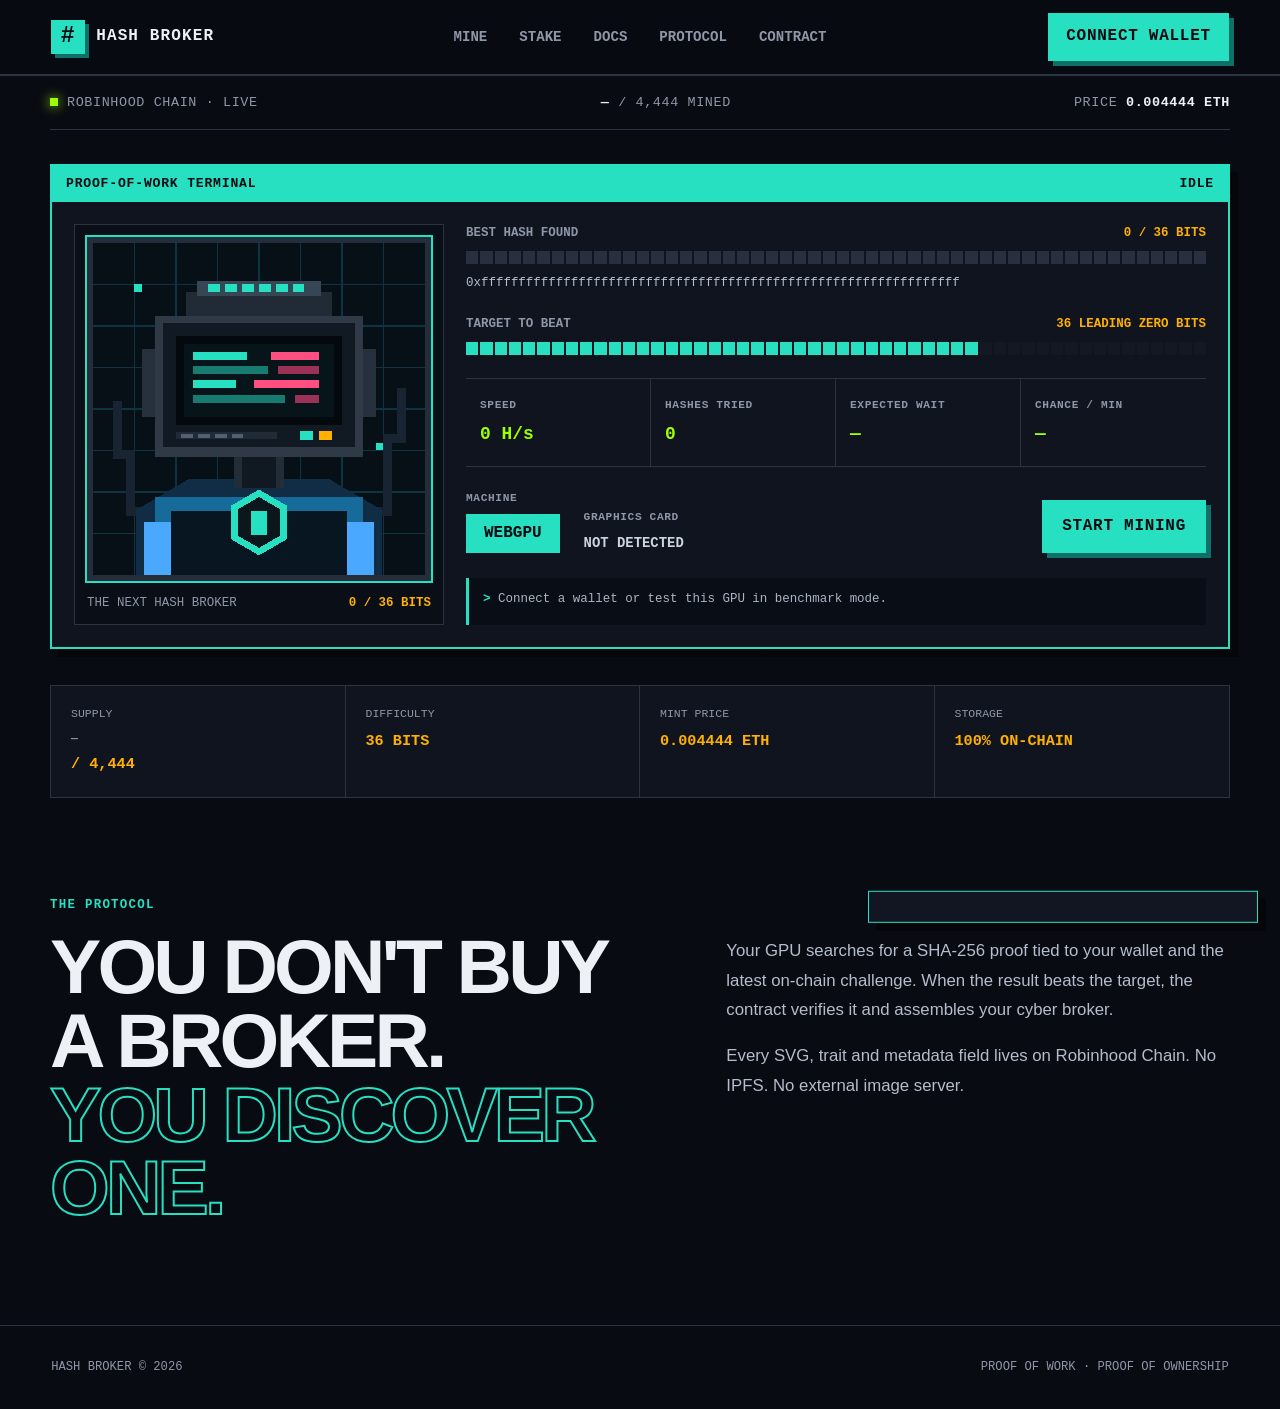
==== index.html @ 2a158d08 "Update index.html" ====
<!doctype html>
<html lang="en">
  <head>
    <meta charset="UTF-8" />
    <meta name="viewport" content="width=device-width, initial-scale=1.0" />
    <meta name="theme-color" content="#090b12" />
    <meta name="description" content="Mine Hash Broker — 4,444 fully on-chain proof-of-work cyber brokers on Robinhood Chain." />
    <title>Hash Broker — Mine On-Chain</title>
    <link rel="icon" type="image/svg+xml" href="data:image/svg+xml,%3Csvg xmlns='http://www.w3.org/2000/svg' viewBox='0 0 32 32' shape-rendering='crispEdges'%3E%3Crect width='32' height='32' fill='%2305080d'/%3E%3Cpath d='M5 7h22v5H5zm3 5h16v13H8z' fill='%2327e0c1'/%3E%3Cpath d='M11 15h3v3h-3zm7 0h3v3h-3zm-5 6h6v2h-6z' fill='%2303090d'/%3E%3C/svg%3E" />
    <link rel="stylesheet" href="./style.css" />
  </head>
  <body>
    <div class="noise" aria-hidden="true"></div>
    <header class="topbar">
      <a class="brand" href="/#miner" aria-label="Hash Broker home">
        <span class="brand-mark" aria-hidden="true">#</span>
        <span>HASH BROKER</span>
      </a>
      <nav aria-label="Primary navigation">
        <a class="active" href="/#miner" aria-current="page">MINE</a>
        <a href="/stake">STAKE</a>
        <a href="/docs">DOCS</a>
        <a href="/#protocol">PROTOCOL</a>
        <a id="explorerLink" href="#" target="_blank" rel="noreferrer">CONTRACT</a>
      </nav>
      <button class="wallet-button" id="connectButton" type="button">CONNECT WALLET</button>
    </header>

    <main>
      <section class="ticker" aria-label="Collection status">
        <div><span class="status-dot"></span><span id="networkStatus">ROBINHOOD CHAIN</span></div>
        <div><strong id="mintedTop">0</strong> / 4,444 MINED</div>
        <div>PRICE <strong>0.004444 ETH</strong></div>
      </section>

      <section class="miner-shell" id="miner">
        <div class="section-label"><span>PROOF-OF-WORK TERMINAL</span><span id="runState">IDLE</span></div>

        <div class="miner-grid">
          <article class="portrait-panel" aria-label="Current Hash Broker preview">
            <div class="portrait-frame" id="portrait" aria-hidden="true">
              <svg viewBox="0 0 512 512" shape-rendering="crispEdges" role="img" aria-label="Cyber-terminal Hash Broker">
                <rect width="512" height="512" fill="#071017"/>
                <path d="M0 64H512M0 128H512M0 192H512M0 256H512M0 320H512M0 384H512M0 448H512M64 0V512M128 0V512M192 0V512M256 0V512M320 0V512M384 0V512M448 0V512" stroke="#0d3440" stroke-width="3"/>
                <rect x="64" y="64" width="12" height="12" fill="#27e0c1"/>
                <rect x="436" y="308" width="12" height="12" fill="#27e0c1"/>
                <path d="M92 414H58V326H38V244M420 414H454V302H476V224" fill="none" stroke="#182431" stroke-width="14"/>
                <path d="M66 512V412L148 364H364L446 412V512Z" fill="#102d45"/>
                <rect x="96" y="392" width="320" height="120" fill="#176b9b"/>
                <rect x="120" y="414" width="272" height="98" fill="#081622"/>
                <rect x="78" y="430" width="42" height="82" fill="#4aa8ff"/>
                <rect x="392" y="430" width="42" height="82" fill="#4aa8ff"/>
                <rect x="218" y="322" width="76" height="56" fill="#222d38"/>
                <rect x="230" y="330" width="52" height="48" fill="#101821"/>
                <rect x="96" y="112" width="320" height="218" fill="#303a46"/>
                <rect x="108" y="124" width="296" height="190" fill="#111923"/>
                <rect x="76" y="164" width="20" height="104" fill="#26313d"/>
                <rect x="416" y="164" width="20" height="104" fill="#26313d"/>
                <rect x="128" y="144" width="256" height="136" fill="#03090d"/>
                <rect x="140" y="156" width="232" height="112" fill="#07151a"/>
                <rect x="154" y="168" width="84" height="12" fill="#27e0c1"/>
                <rect x="274" y="168" width="74" height="12" fill="#ff4f81"/>
                <rect x="154" y="190" width="116" height="12" fill="#187b72"/>
                <rect x="286" y="190" width="62" height="12" fill="#9b3157"/>
                <rect x="154" y="212" width="66" height="12" fill="#27e0c1"/>
                <rect x="248" y="212" width="100" height="12" fill="#ff4f81"/>
                <rect x="154" y="234" width="142" height="12" fill="#187b72"/>
                <rect x="312" y="234" width="36" height="12" fill="#9b3157"/>
                <rect x="128" y="292" width="156" height="10" fill="#202b36"/>
                <path d="M136 297H232" stroke="#526171" stroke-width="6" stroke-dasharray="18 8"/>
                <rect x="320" y="290" width="20" height="14" fill="#27e0c1"/>
                <rect x="348" y="290" width="20" height="14" fill="#ffb000"/>
                <rect x="144" y="76" width="224" height="36" fill="#202b36"/>
                <rect x="160" y="58" width="192" height="24" fill="#364654"/>
                <path d="M178 70H326" stroke="#27e0c1" stroke-width="12" stroke-dasharray="18 8"/>
                <path d="M218 408L256 386L294 408V454L256 476L218 454Z" fill="#0c161d" stroke="#27e0c1" stroke-width="10"/>
                <rect x="244" y="414" width="24" height="36" fill="#27e0c1"/>
              </svg>
            </div>
            <div class="portrait-caption">
              <span>THE NEXT HASH BROKER</span>
              <strong id="candidateBits">0 / 36 BITS</strong>
            </div>
          </article>

          <section class="console-panel" aria-label="Mining controls">
            <div class="hash-block">
              <div class="label-row"><span>BEST HASH FOUND</span><span id="bestBits">0 / 36 BITS</span></div>
              <div class="bit-meter" id="bitMeter" aria-label="Leading zero bits"></div>
              <code id="bestHash">0xffffffffffffffffffffffffffffffffffffffffffffffffffffffffffffffff</code>
            </div>

            <div class="target-block">
              <div class="label-row"><span>TARGET TO BEAT</span><span id="targetBits">36 LEADING ZERO BITS</span></div>
              <div class="target-meter" id="targetMeter"></div>
            </div>

            <div class="metrics">
              <div><span>SPEED</span><strong id="hashrate">0 H/s</strong></div>
              <div><span>HASHES TRIED</span><strong id="hashesTried">0</strong></div>
              <div><span>EXPECTED WAIT</span><strong id="expectedWait">—</strong></div>
              <div><span>CHANCE / MIN</span><strong id="chanceMinute">—</strong></div>
            </div>

            <div class="machine-row">
              <div>
                <span class="micro-label">MACHINE</span>
                <strong class="gpu-pill">WEBGPU</strong>
              </div>
              <div class="gpu-name">
                <span class="micro-label">GRAPHICS CARD</span>
                <strong id="gpuName">NOT DETECTED</strong>
              </div>
              <button class="mine-button" id="mineButton" type="button">START MINING</button>
            </div>

            <div class="terminal-log" id="terminalLog" aria-live="polite">
              <span>&gt;</span> Connect a wallet or test this GPU in benchmark mode.
            </div>
          </section>
        </div>
      </section>

      <section class="stats-strip" aria-label="Mining statistics">
        <div><span>SUPPLY</span><strong><span id="mintedCount">0</span> / 4,444</strong></div>
        <div><span>DIFFICULTY</span><strong id="difficultyStat">36 BITS</strong></div>
        <div><span>MINT PRICE</span><strong>0.004444 ETH</strong></div>
        <div><span>STORAGE</span><strong>100% ON-CHAIN</strong></div>
      </section>

      <section class="protocol" id="protocol">
        <div>
          <p class="eyebrow">THE PROTOCOL</p>
          <h1>YOU DON'T BUY A BROKER.<br /><span>YOU DISCOVER ONE.</span></h1>
        </div>
        <div class="protocol-copy">
          <p>Your GPU searches for a SHA-256 proof tied to your wallet and the latest on-chain challenge. When the result beats the target, the contract verifies it and assembles your cyber broker.</p>
          <p>Every SVG, trait and metadata field lives on Robinhood Chain. No IPFS. No external image server.</p>
        </div>
      </section>
    </main>

    <footer>
      <span>HASH BROKER © 2026</span>
      <span>PROOF OF WORK · PROOF OF OWNERSHIP</span>
    </footer>

    <div class="toast" id="toast" role="status" aria-live="polite"></div>
    <script src="./config.js"></script>
    <script type="module" src="./wallet-appkit.js"></script>
    <script type="module" src="./app.js?v=20260912-1"></script>
  </body>
</html>
---- style.css ----
:root {
  color-scheme: dark;
  --bg: #090b12;
  --panel: #10141e;
  --panel-2: #151b28;
  --ink: #edf0f5;
  --muted: #8e97a8;
  --line: #2b3342;
  --purple: #27e0c1;
  --purple-dark: #0e7067;
  --gold: #ffb000;
  --green: #9dff00;
  --red: #ef4444;
  --shadow: 8px 8px 0 #05060a;
}

* { box-sizing: border-box; }

html { scroll-behavior: smooth; }

body {
  margin: 0;
  min-width: 320px;
  background: var(--bg);
  color: var(--ink);
  font-family: "Courier New", ui-monospace, monospace;
  font-size: 16px;
  line-height: 1.45;
}

button, a { font: inherit; }
button { color: inherit; }

.noise {
  position: fixed;
  inset: 0;
  pointer-events: none;
  opacity: .16;
  z-index: 20;
  background-image: repeating-linear-gradient(0deg, transparent 0 3px, rgba(255,255,255,.025) 3px 4px);
}

.topbar {
  min-height: 76px;
  padding: 0 clamp(20px, 4vw, 68px);
  border-bottom: 2px solid var(--line);
  display: grid;
  grid-template-columns: 1fr auto 1fr;
  align-items: center;
  gap: 24px;
  position: sticky;
  top: 0;
  z-index: 10;
  background: rgba(9, 11, 18, .94);
  backdrop-filter: blur(12px);
}

.brand {
  color: var(--ink);
  text-decoration: none;
  display: inline-flex;
  align-items: center;
  gap: 11px;
  font-weight: 900;
  letter-spacing: .07em;
}

.brand-mark {
  width: 34px;
  height: 34px;
  display: grid;
  place-items: center;
  color: #090b12;
  background: var(--purple);
  box-shadow: 4px 4px 0 var(--purple-dark);
  font-size: 23px;
}

nav { display: flex; gap: 32px; }
nav a { color: var(--muted); text-decoration: none; font-size: .88rem; font-weight: 700; }
nav a:hover, nav a:focus-visible { color: var(--purple); }

.wallet-button, .mine-button {
  border: 0;
  cursor: pointer;
  font-weight: 900;
  letter-spacing: .045em;
  background: var(--purple);
  color: #090b12;
  box-shadow: 5px 5px 0 var(--purple-dark);
  transition: transform .12s ease, box-shadow .12s ease;
}
.wallet-button { justify-self: end; padding: 12px 18px; }
.wallet-button:hover, .mine-button:hover { transform: translate(2px, 2px); box-shadow: 3px 3px 0 var(--purple-dark); }
.wallet-button:disabled, .mine-button:disabled { cursor: not-allowed; filter: grayscale(.8); opacity: .55; }

main { width: min(1180px, calc(100% - 36px)); margin: 0 auto; }

.ticker {
  min-height: 54px;
  display: flex;
  align-items: center;
  justify-content: space-between;
  gap: 24px;
  color: var(--muted);
  border-bottom: 1px solid var(--line);
  font-size: .84rem;
  letter-spacing: .045em;
}
.ticker strong { color: var(--ink); }
.activation-note { margin: 18px 0 0; padding: 12px 14px; border: 1px solid rgba(39,224,193,.22); background: rgba(39,224,193,.06); color: var(--muted); font-size: .78rem; letter-spacing: .04em; }
.status-dot { display: inline-block; width: 8px; height: 8px; margin-right: 9px; background: var(--green); box-shadow: 0 0 12px var(--green); }

.miner-shell {
  margin: 34px 0 24px;
  border: 2px solid var(--purple);
  box-shadow: var(--shadow);
  background: var(--panel);
}

.section-label {
  min-height: 36px;
  padding: 0 14px;
  display: flex;
  align-items: center;
  justify-content: space-between;
  background: var(--purple);
  color: #090b12;
  font-size: .82rem;
  font-weight: 900;
  letter-spacing: .06em;
}

.miner-grid {
  display: grid;
  grid-template-columns: minmax(280px, .8fr) minmax(420px, 1.6fr);
  gap: 22px;
  padding: 22px;
}

.portrait-panel { border: 1px solid var(--line); background: #0a0e16; padding: 12px; }
.portrait-frame { border: 6px solid #252d3a; outline: 2px solid var(--purple); aspect-ratio: 1; overflow: hidden; background: #090b12; }
.portrait-frame svg { display: block; width: 100%; height: 100%; }
.portrait-frame.searching svg { animation: signal 1.1s steps(2, end) infinite; }
@keyframes signal { 50% { filter: hue-rotate(28deg) brightness(1.08); transform: translateX(1px); } }

.portrait-caption { display: flex; justify-content: space-between; gap: 12px; padding-top: 13px; font-size: .78rem; color: var(--muted); }
.portrait-caption strong { color: var(--gold); }

.console-panel { min-width: 0; display: flex; flex-direction: column; gap: 23px; }
.label-row { display: flex; justify-content: space-between; gap: 16px; margin-bottom: 9px; color: var(--muted); font-size: .78rem; font-weight: 700; }
.label-row span:last-child { color: var(--gold); }

.bit-meter, .target-meter { display: grid; grid-template-columns: repeat(52, 1fr); gap: 2px; min-height: 13px; }
.bit-meter i, .target-meter i { display: block; background: #283040; min-width: 2px; }
.bit-meter i.on { background: var(--gold); box-shadow: 0 0 6px rgba(214,181,69,.35); }
.target-meter i.on { background: var(--purple); }

code {
  display: block;
  margin-top: 10px;
  color: #b6c0d1;
  white-space: nowrap;
  overflow: hidden;
  text-overflow: ellipsis;
  font-size: .78rem;
}

.metrics {
  display: grid;
  grid-template-columns: repeat(4, 1fr);
  border-block: 1px solid var(--line);
}
.metrics div { padding: 18px 14px; border-right: 1px solid var(--line); }
.metrics div:last-child { border-right: 0; }
.metrics span, .micro-label { display: block; margin-bottom: 8px; color: var(--muted); font-size: .7rem; font-weight: 700; letter-spacing: .055em; }
.metrics strong { display: block; color: var(--green); font-size: clamp(.9rem, 1.6vw, 1.12rem); white-space: nowrap; }

.machine-row { display: grid; grid-template-columns: auto 1fr auto; gap: 24px; align-items: end; }
.gpu-pill { display: inline-block; padding: 8px 18px; background: var(--purple); color: #090b12; }
.gpu-name strong { display: block; max-width: 260px; overflow: hidden; white-space: nowrap; text-overflow: ellipsis; color: #cbd5e1; font-size: .87rem; }
.mine-button { min-width: 156px; padding: 15px 20px; }
.mine-button.stop { color: white; background: #9f2938; box-shadow: 5px 5px 0 #551720; }

.terminal-log { margin-top: auto; min-height: 47px; padding: 12px 14px; border-left: 3px solid var(--purple); background: #090d15; color: #aab4c4; font-size: .78rem; }
.terminal-log span { color: var(--purple); font-weight: 900; }

.stats-strip {
  display: grid;
  grid-template-columns: repeat(4, 1fr);
  margin: 36px 0 86px;
  border: 1px solid var(--line);
  background: var(--panel);
}
.stats-strip div { padding: 20px; border-right: 1px solid var(--line); }
.stats-strip div:last-child { border-right: 0; }
.stats-strip span { display: block; margin-bottom: 7px; color: var(--muted); font-size: .72rem; }
.stats-strip strong { color: var(--gold); font-size: .95rem; }

.protocol { display: grid; grid-template-columns: 1.2fr 1fr; gap: 72px; padding: 0 0 100px; align-items: start; }
.eyebrow { color: var(--purple); font-weight: 900; letter-spacing: .1em; font-size: .78rem; }
h1 { margin: 16px 0 0; font-family: Arial Black, Impact, sans-serif; font-size: clamp(2.4rem, 6vw, 5.3rem); line-height: .96; letter-spacing: -.05em; }
h1 span { color: transparent; -webkit-text-stroke: 2px var(--purple); }
.protocol-copy { padding-top: 36px; color: #b3bdcc; font-family: Arial, sans-serif; font-size: 1.05rem; line-height: 1.75; }

footer { min-height: 84px; padding: 0 clamp(20px, 4vw, 68px); display: flex; align-items: center; justify-content: space-between; gap: 24px; border-top: 1px solid var(--line); color: var(--muted); font-size: .76rem; }

.toast { position: fixed; right: 22px; bottom: 22px; z-index: 30; width: min(390px, calc(100% - 44px)); padding: 15px 17px; border: 1px solid var(--purple); background: #111622; box-shadow: var(--shadow); transform: translateY(140%); transition: transform .2s ease; font-size: .85rem; }
.toast.show { transform: translateY(0); }
.toast.error { border-color: var(--red); }

.docs-main { padding: 72px 0 110px; }
.docs-heading { max-width: 780px; padding-bottom: 64px; border-bottom: 1px solid var(--line); }
.docs-heading h1 { margin-top: 14px; }
.docs-intro { max-width: 650px; margin: 28px 0 0; color: #b3bdcc; font-family: Arial, sans-serif; font-size: 1.08rem; line-height: 1.7; }
.docs-layout { display: grid; grid-template-columns: 205px 1fr; gap: 70px; padding-top: 54px; }
.docs-index { position: sticky; top: 112px; align-self: start; display: grid; gap: 13px; font-size: .76rem; }
.docs-index span { color: var(--purple); font-weight: 900; margin-bottom: 7px; }
.docs-index a { color: var(--muted); text-decoration: none; }
.docs-index a:hover { color: var(--ink); }
.docs-content { max-width: 760px; }
.docs-section { padding: 0 0 72px; margin-bottom: 72px; border-bottom: 1px solid var(--line); scroll-margin-top: 110px; }
.docs-section:last-child { border-bottom: 0; }
.docs-number { margin: 0 0 8px; color: var(--gold); font-size: .78rem; font-weight: 900; }
.docs-section h2 { margin: 0 0 18px; font-family: Arial Black, Impact, sans-serif; font-size: clamp(2rem, 4vw, 3.4rem); letter-spacing: -.045em; }
.docs-section p:not(.docs-number) { margin: 0; color: #b3bdcc; font-family: Arial, sans-serif; font-size: 1.04rem; line-height: 1.75; }
.docs-facts { display: grid; grid-template-columns: repeat(4, 1fr); margin-top: 30px; border: 1px solid var(--line); background: var(--panel); }
.docs-facts div { padding: 16px; border-right: 1px solid var(--line); }
.docs-facts div:last-child { border-right: 0; }
.docs-facts span { display: block; color: var(--muted); font-size: .68rem; margin-bottom: 8px; }
.docs-facts strong { color: var(--gold); font-size: .86rem; }
.docs-steps { display: grid; gap: 0; padding: 0; margin: 28px 0 30px; list-style: none; counter-reset: docs-step; }
.docs-steps li { display: grid; grid-template-columns: 110px 1fr; gap: 20px; padding: 17px 0; border-top: 1px solid var(--line); counter-increment: docs-step; }
.docs-steps li::before { content: "0" counter(docs-step); color: var(--purple); font-weight: 900; grid-column: 1; grid-row: 1 / span 2; }
.docs-steps strong { grid-column: 2; color: var(--ink); }
.docs-steps span { grid-column: 2; color: var(--muted); font-family: Arial, sans-serif; }
.docs-callout { display: grid; gap: 7px; margin-top: 24px; padding: 18px 20px; border-left: 3px solid var(--purple); background: rgba(39,224,193,.07); }
.docs-callout strong { color: var(--purple); font-size: .85rem; }
.docs-callout span { color: #b3bdcc; font-family: Arial, sans-serif; }
.docs-callout a { color: var(--purple); }
.code-panel { display: grid; gap: 11px; margin-top: 27px; padding: 20px; border: 1px solid var(--line); background: #070b11; }
.code-panel span { color: var(--muted); font-size: .7rem; }
.code-panel code { margin: 0; color: var(--green); font-size: 1rem; }
.code-panel small { color: var(--muted); font-family: Arial, sans-serif; font-size: .88rem; }
.trait-line { display: flex; flex-wrap: wrap; gap: 9px; margin-top: 26px; }
.trait-line span { padding: 9px 12px; border: 1px solid var(--line); color: var(--gold); font-size: .72rem; }
.docs-section details { border-top: 1px solid var(--line); padding: 19px 0; }
.docs-section summary { cursor: pointer; color: var(--ink); font-weight: 900; }
.docs-section details p { padding-top: 13px; font-size: .96rem !important; }
.docs-contract { justify-self: end; text-decoration: none; padding: 12px 18px; font-size: .82rem; }

@media (max-width: 860px) {
  .topbar { grid-template-columns: 1fr auto; min-height: 68px; }
  nav { display: none; }
  .miner-grid { grid-template-columns: 1fr; }
  .portrait-panel { max-width: 430px; width: 100%; margin: 0 auto; }
  .metrics { grid-template-columns: repeat(2, 1fr); }
  .metrics div:nth-child(2) { border-right: 0; }
  .metrics div:nth-child(-n+2) { border-bottom: 1px solid var(--line); }
  .stats-strip { grid-template-columns: repeat(2, 1fr); }
  .stats-strip div:nth-child(2) { border-right: 0; }
  .stats-strip div:nth-child(-n+2) { border-bottom: 1px solid var(--line); }
  .protocol { grid-template-columns: 1fr; gap: 20px; }
  .protocol-copy { padding-top: 0; }
  .docs-layout { grid-template-columns: 1fr; gap: 34px; }
  .docs-index { position: static; grid-template-columns: repeat(3, 1fr); gap: 12px; }
  .docs-index span { grid-column: 1 / -1; }
}

@media (max-width: 560px) {
  body { font-size: 15px; }
  main { width: min(100% - 20px, 1180px); }
  .topbar { padding: 0 12px; gap: 10px; }
  .brand { font-size: .88rem; }
  .brand-mark { width: 30px; height: 30px; }
  .wallet-button { padding: 10px 11px; font-size: .72rem; }
  .ticker { overflow-x: auto; white-space: nowrap; font-size: .72rem; }
  .miner-shell { margin-top: 18px; box-shadow: 4px 4px 0 #05060a; }
  .miner-grid { padding: 12px; gap: 16px; }
  .metrics div { padding: 14px 10px; }
  .machine-row { grid-template-columns: 1fr 1fr; gap: 15px; }
  .gpu-name { text-align: right; }
  .mine-button { grid-column: 1 / -1; width: 100%; }
  .stats-strip { margin-bottom: 60px; }
  .stats-strip div { padding: 14px 10px; }
  footer { flex-direction: column; justify-content: center; text-align: center; }
  .docs-main { padding-top: 42px; }
  .docs-heading { padding-bottom: 42px; }
  .docs-facts { grid-template-columns: repeat(2, 1fr); }
  .docs-facts div:nth-child(2) { border-right: 0; }
  .docs-facts div:nth-child(-n+2) { border-bottom: 1px solid var(--line); }
  .docs-index { grid-template-columns: repeat(2, 1fr); }
  .docs-steps li { grid-template-columns: 60px 1fr; gap: 10px; }
}

@media (prefers-reduced-motion: reduce) {
  html { scroll-behavior: auto; }
  *, *::before, *::after { animation-duration: .01ms !important; transition-duration: .01ms !important; }
}
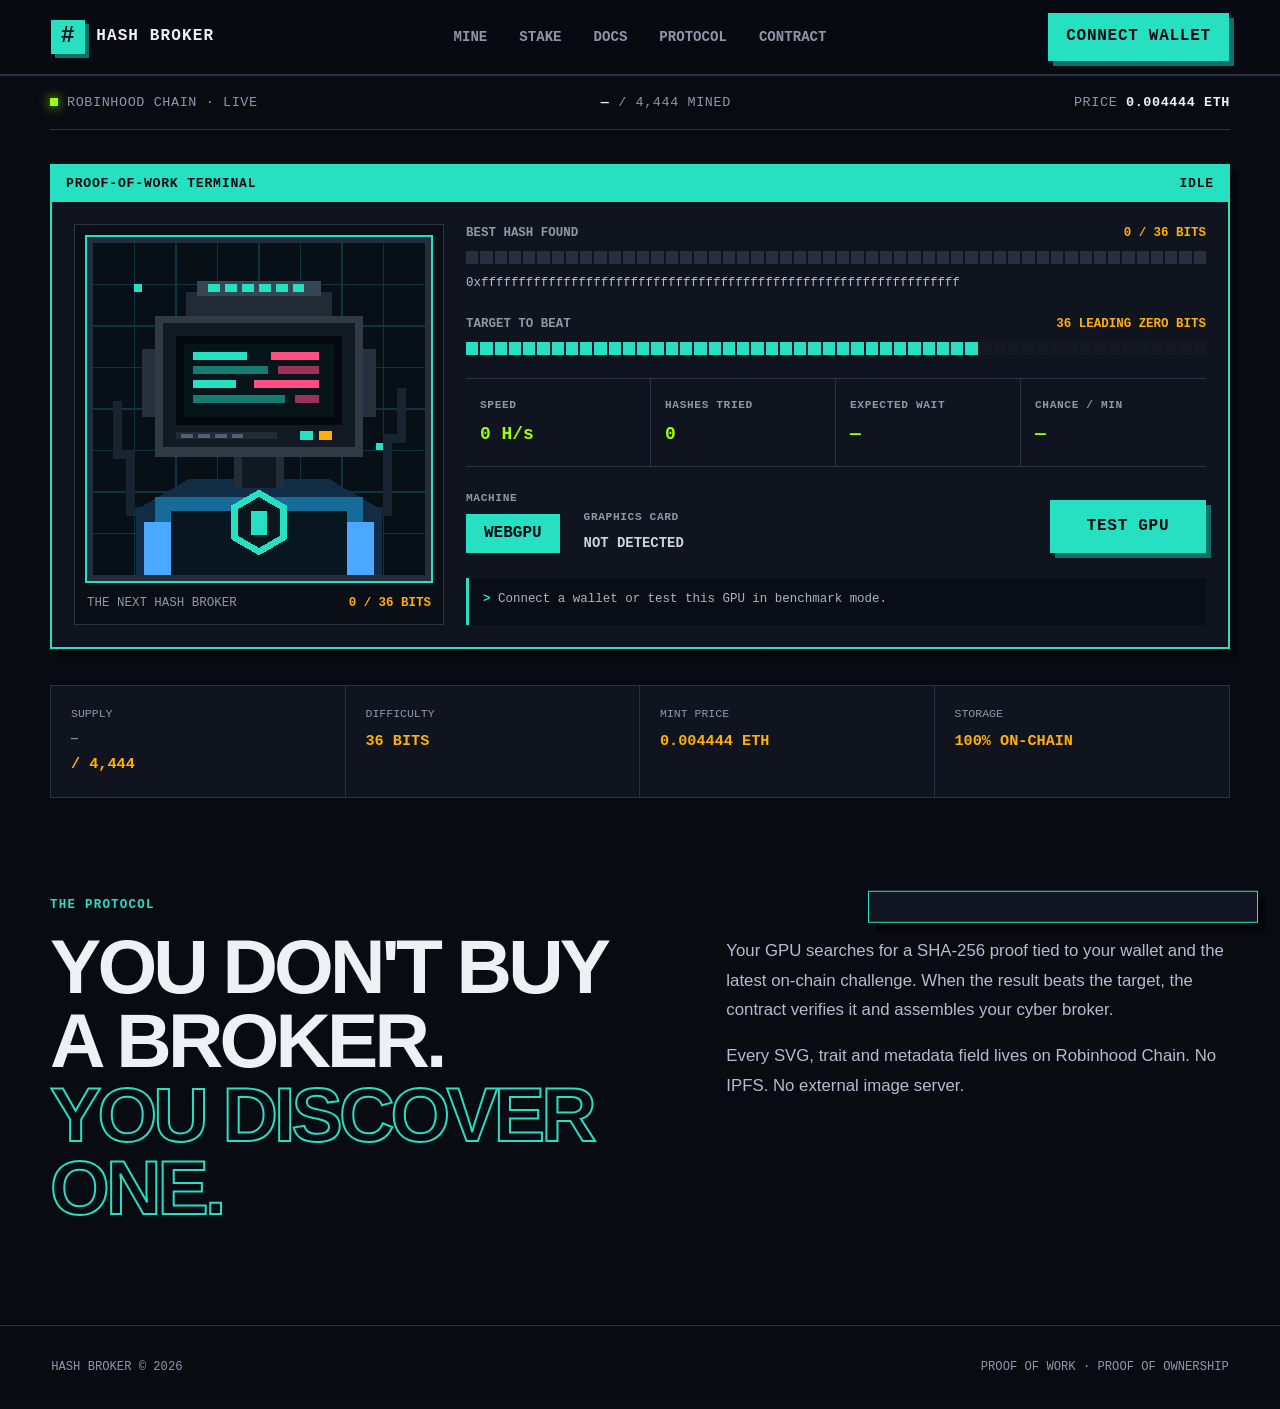
==== commit 0ced2ad1: "Add files via upload" ====
--- a/index.html
+++ b/index.html
@@ -111,7 +111,7 @@
                 <span class="micro-label">GRAPHICS CARD</span>
                 <strong id="gpuName">NOT DETECTED</strong>
               </div>
-              <button class="mine-button" id="mineButton" type="button">START MINING</button>
+              <button class="mine-button" id="mineButton" type="button">TEST GPU</button>
             </div>
 
             <div class="terminal-log" id="terminalLog" aria-live="polite">
--- a/style.css
+++ b/style.css
@@ -249,6 +249,223 @@
 .docs-section details p { padding-top: 13px; font-size: .96rem !important; }
 .docs-contract { justify-self: end; text-decoration: none; padding: 12px 18px; font-size: .82rem; }
 
+/* Staking terminal */
+.stake-page {
+  background:
+    radial-gradient(circle at 50% 0, rgba(39,224,193,.08), transparent 34rem),
+    var(--bg);
+}
+
+.stake-main { padding-bottom: 92px; }
+
+.stake-page .ticker { margin-bottom: 22px; }
+.status-dot.paused { background: var(--gold); box-shadow: 0 0 12px rgba(255,176,0,.7); }
+
+.reward-rail {
+  display: flex;
+  flex-wrap: wrap;
+  justify-content: center;
+  gap: 8px;
+  margin-bottom: 24px;
+}
+.reward-rail span {
+  padding: 8px 12px;
+  border: 1px solid var(--line);
+  background: #0c111a;
+  color: var(--muted);
+  font-size: .75rem;
+  font-weight: 900;
+}
+.reward-rail span:first-child,
+.reward-rail span:nth-child(3),
+.reward-rail span:nth-child(6) { color: var(--green); border-color: rgba(157,255,0,.28); }
+
+.staking-shell,
+.rewards-shell {
+  border: 2px solid var(--purple);
+  background: linear-gradient(145deg, rgba(21,27,40,.97), rgba(9,13,21,.98));
+  box-shadow: var(--shadow);
+}
+
+.stake-summary {
+  display: grid;
+  grid-template-columns: repeat(4, 1fr);
+  border-bottom: 1px solid var(--line);
+}
+.stake-summary div { padding: 20px; border-right: 1px solid var(--line); }
+.stake-summary div:last-child { border-right: 0; }
+.stake-summary span,
+.selected-counter span {
+  display: block;
+  margin-bottom: 7px;
+  color: var(--muted);
+  font-size: .72rem;
+  font-weight: 700;
+  letter-spacing: .06em;
+}
+.stake-summary strong { color: var(--gold); font-size: 1.08rem; }
+.staking-shell > .activation-note { margin: 18px 20px 0; }
+
+.stake-workspace {
+  display: grid;
+  grid-template-columns: minmax(0, 1fr) 230px minmax(0, 1fr);
+  gap: 16px;
+  padding: 20px;
+  align-items: stretch;
+}
+
+.asset-panel {
+  min-width: 0;
+  min-height: 360px;
+  padding: 18px;
+  border: 1px solid var(--line);
+  background: rgba(5,8,13,.72);
+}
+.panel-heading,
+.rewards-heading {
+  display: flex;
+  align-items: center;
+  justify-content: space-between;
+  gap: 18px;
+}
+.panel-kicker {
+  display: block;
+  color: var(--purple);
+  font-size: .7rem;
+  font-weight: 900;
+  letter-spacing: .1em;
+}
+.stake-page .panel-heading h1 {
+  margin: 5px 0 0;
+  font-size: clamp(1.6rem, 3vw, 2.45rem);
+  line-height: 1;
+  letter-spacing: -.035em;
+}
+
+.text-button,
+.action-button,
+.mini-claim {
+  border: 1px solid var(--line);
+  cursor: pointer;
+  background: #111824;
+  color: var(--ink);
+  font-weight: 900;
+  letter-spacing: .035em;
+}
+.text-button { padding: 8px 10px; color: var(--purple); font-size: .7rem; }
+.text-button:hover:not(:disabled),
+.mini-claim:hover:not(:disabled) { border-color: var(--purple); }
+.text-button.danger { color: #ff7a86; }
+
+.broker-grid {
+  display: grid;
+  gap: 10px;
+  max-height: 430px;
+  margin-top: 18px;
+  overflow-y: auto;
+  scrollbar-color: var(--purple-dark) #090d15;
+}
+.broker-card {
+  display: grid;
+  grid-template-columns: auto 42px 1fr;
+  align-items: center;
+  gap: 11px;
+  padding: 11px;
+  border: 1px solid var(--line);
+  background: #0e1420;
+  cursor: pointer;
+  transition: border-color .15s ease, background .15s ease, transform .15s ease;
+}
+.broker-card:hover { border-color: rgba(39,224,193,.55); transform: translateY(-1px); }
+.broker-card.selected { border-color: var(--purple); background: rgba(39,224,193,.08); }
+.broker-card input { accent-color: var(--purple); width: 17px; height: 17px; }
+.broker-card-icon {
+  width: 42px;
+  height: 42px;
+  display: grid;
+  place-items: center;
+  background: var(--purple);
+  color: #06100f;
+  font-size: 1.35rem;
+  font-weight: 900;
+  box-shadow: 3px 3px 0 var(--purple-dark);
+}
+.broker-card-copy { min-width: 0; }
+.broker-card-copy strong,
+.broker-card-copy small { display: block; overflow: hidden; text-overflow: ellipsis; white-space: nowrap; }
+.broker-card-copy strong { font-size: .82rem; }
+.broker-card-copy small { margin-top: 4px; color: var(--muted); font-size: .65rem; }
+.empty-state { margin: 0; padding: 42px 18px; border: 1px dashed var(--line); color: var(--muted); text-align: center; font-family: Arial, sans-serif; }
+
+.stake-actions {
+  display: flex;
+  flex-direction: column;
+  justify-content: center;
+  gap: 12px;
+  padding: 18px;
+  border: 1px solid var(--line);
+  background: #080c13;
+}
+.selected-counter {
+  display: flex;
+  justify-content: space-between;
+  align-items: end;
+  padding: 12px 0;
+  border-bottom: 1px solid var(--line);
+}
+.selected-counter span { margin: 0; }
+.selected-counter strong { color: var(--gold); font-size: 1.4rem; }
+.action-button { min-height: 46px; padding: 12px 15px; background: var(--purple); color: #06100f; border-color: var(--purple); box-shadow: 4px 4px 0 var(--purple-dark); }
+.action-button.secondary { background: #161e2b; color: var(--ink); border-color: #364154; box-shadow: none; }
+.action-button:hover:not(:disabled) { transform: translate(1px, 1px); box-shadow: 2px 2px 0 var(--purple-dark); }
+.action-button:disabled,
+.text-button:disabled,
+.mini-claim:disabled { cursor: not-allowed; opacity: .38; filter: grayscale(.8); }
+.action-divider { height: 1px; margin: 5px 0; background: var(--line); }
+.staking-shell > .terminal-log { margin: 0 20px 20px; }
+
+.rewards-shell { margin-top: 30px; padding: 22px; border-color: var(--line); }
+.rewards-heading { margin-bottom: 20px; }
+.rewards-heading .eyebrow { margin: 0 0 7px; }
+.rewards-heading h2 { margin: 0; font-family: Arial Black, Impact, sans-serif; font-size: clamp(1.75rem, 4vw, 3rem); letter-spacing: -.04em; }
+.claim-button { min-width: 154px; }
+.reward-grid { display: grid; grid-template-columns: repeat(4, minmax(0, 1fr)); gap: 12px; }
+.reward-card {
+  position: relative;
+  min-width: 0;
+  padding: 16px;
+  border: 1px solid var(--line);
+  border-top: 3px solid var(--token-color);
+  background: #0a0f17;
+  overflow: hidden;
+}
+.reward-card::after {
+  content: "";
+  position: absolute;
+  width: 82px;
+  height: 82px;
+  right: -35px;
+  top: -35px;
+  background: var(--token-color);
+  opacity: .06;
+  transform: rotate(45deg);
+}
+.reward-card-header { display: flex; justify-content: space-between; gap: 8px; align-items: center; }
+.reward-card-header strong { color: var(--token-color); font-size: .9rem; }
+.reward-card-header span { color: var(--muted); font-size: .62rem; }
+.reward-card-header .pool-active { color: var(--green); }
+.reward-amount { margin: 22px 0 5px; color: var(--ink); font-size: 1.45rem; font-weight: 900; overflow-wrap: anywhere; }
+.reward-rate,
+.reward-reserve { margin: 6px 0; color: var(--muted); font-size: .64rem; }
+.mini-claim { width: 100%; margin-top: 14px; padding: 9px 10px; font-size: .7rem; }
+.pool-note { margin: 18px 0 0; color: var(--muted); font-family: Arial, sans-serif; font-size: .88rem; line-height: 1.55; }
+
+.staking-rules { display: grid; grid-template-columns: repeat(3, 1fr); gap: 14px; margin-top: 30px; }
+.staking-rules article { padding: 22px; border: 1px solid var(--line); background: var(--panel); }
+.staking-rules article > span { color: var(--gold); font-size: .75rem; font-weight: 900; }
+.staking-rules h3 { margin: 14px 0 8px; color: var(--purple); font-size: 1rem; }
+.staking-rules p { margin: 0; color: var(--muted); font-family: Arial, sans-serif; line-height: 1.55; }
+
 @media (max-width: 860px) {
   .topbar { grid-template-columns: 1fr auto; min-height: 68px; }
   nav { display: none; }
@@ -265,6 +482,14 @@
   .docs-layout { grid-template-columns: 1fr; gap: 34px; }
   .docs-index { position: static; grid-template-columns: repeat(3, 1fr); gap: 12px; }
   .docs-index span { grid-column: 1 / -1; }
+  .stake-summary { grid-template-columns: repeat(2, 1fr); }
+  .stake-summary div:nth-child(2) { border-right: 0; }
+  .stake-summary div:nth-child(-n+2) { border-bottom: 1px solid var(--line); }
+  .stake-workspace { grid-template-columns: 1fr; }
+  .stake-actions { order: 2; display: grid; grid-template-columns: repeat(2, 1fr); }
+  .stake-actions .action-divider { grid-column: 1 / -1; }
+  .asset-panel:last-child { order: 3; }
+  .reward-grid { grid-template-columns: repeat(2, minmax(0, 1fr)); }
 }
 
 @media (max-width: 560px) {
@@ -291,6 +516,22 @@
   .docs-facts div:nth-child(-n+2) { border-bottom: 1px solid var(--line); }
   .docs-index { grid-template-columns: repeat(2, 1fr); }
   .docs-steps li { grid-template-columns: 60px 1fr; gap: 10px; }
+  .stake-main { padding-bottom: 58px; }
+  .stake-page .ticker { margin-bottom: 14px; }
+  .reward-rail { justify-content: flex-start; flex-wrap: nowrap; overflow-x: auto; padding-bottom: 5px; }
+  .reward-rail span { flex: 0 0 auto; }
+  .stake-summary div { padding: 15px 12px; }
+  .staking-shell > .activation-note { margin: 12px 12px 0; }
+  .stake-workspace { padding: 12px; gap: 12px; }
+  .asset-panel { min-height: 280px; padding: 14px; }
+  .stake-actions { grid-template-columns: 1fr; padding: 14px; }
+  .stake-actions .action-divider { grid-column: auto; }
+  .staking-shell > .terminal-log { margin: 0 12px 12px; }
+  .rewards-shell { padding: 15px; }
+  .rewards-heading { align-items: flex-end; }
+  .claim-button { min-width: 118px; }
+  .reward-grid { grid-template-columns: 1fr; }
+  .staking-rules { grid-template-columns: 1fr; }
 }
 
 @media (prefers-reduced-motion: reduce) {
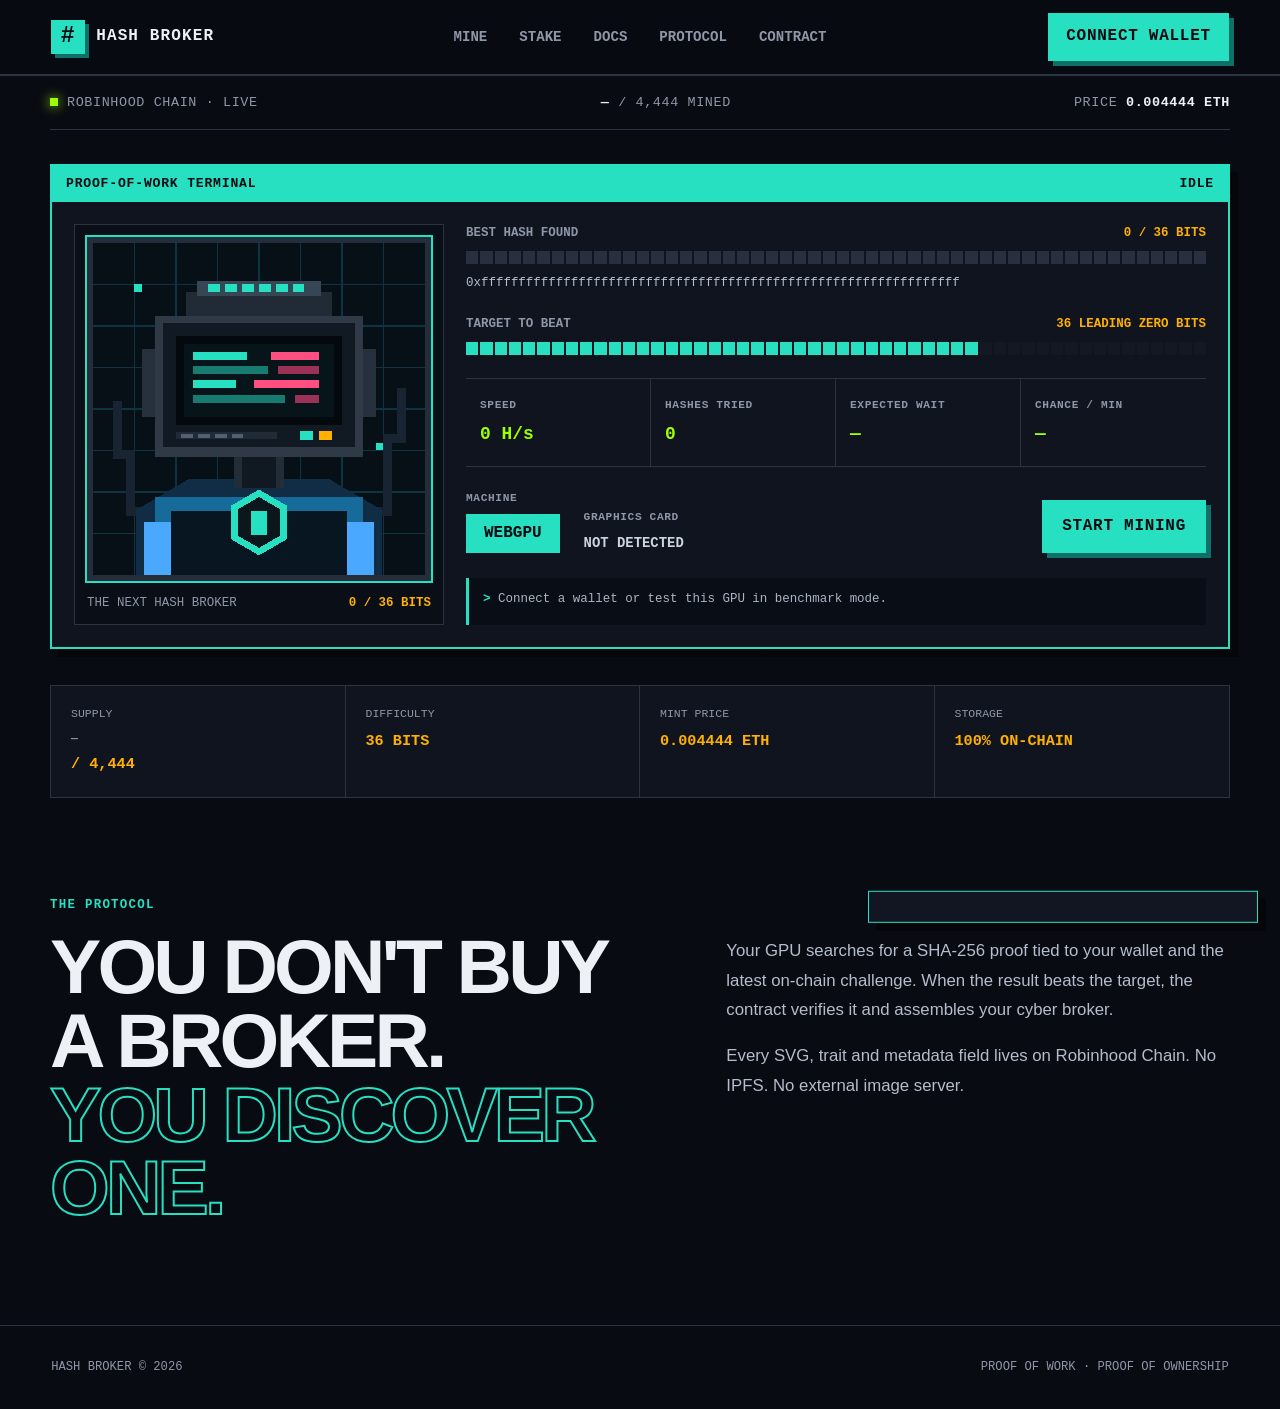
==== commit 8a11b7fd: "Update index.html" ====
--- a/index.html
+++ b/index.html
@@ -111,7 +111,7 @@
                 <span class="micro-label">GRAPHICS CARD</span>
                 <strong id="gpuName">NOT DETECTED</strong>
               </div>
-              <button class="mine-button" id="mineButton" type="button">TEST GPU</button>
+              <button class="mine-button" id="mineButton" type="button">START MINING</button>
             </div>
 
             <div class="terminal-log" id="terminalLog" aria-live="polite">
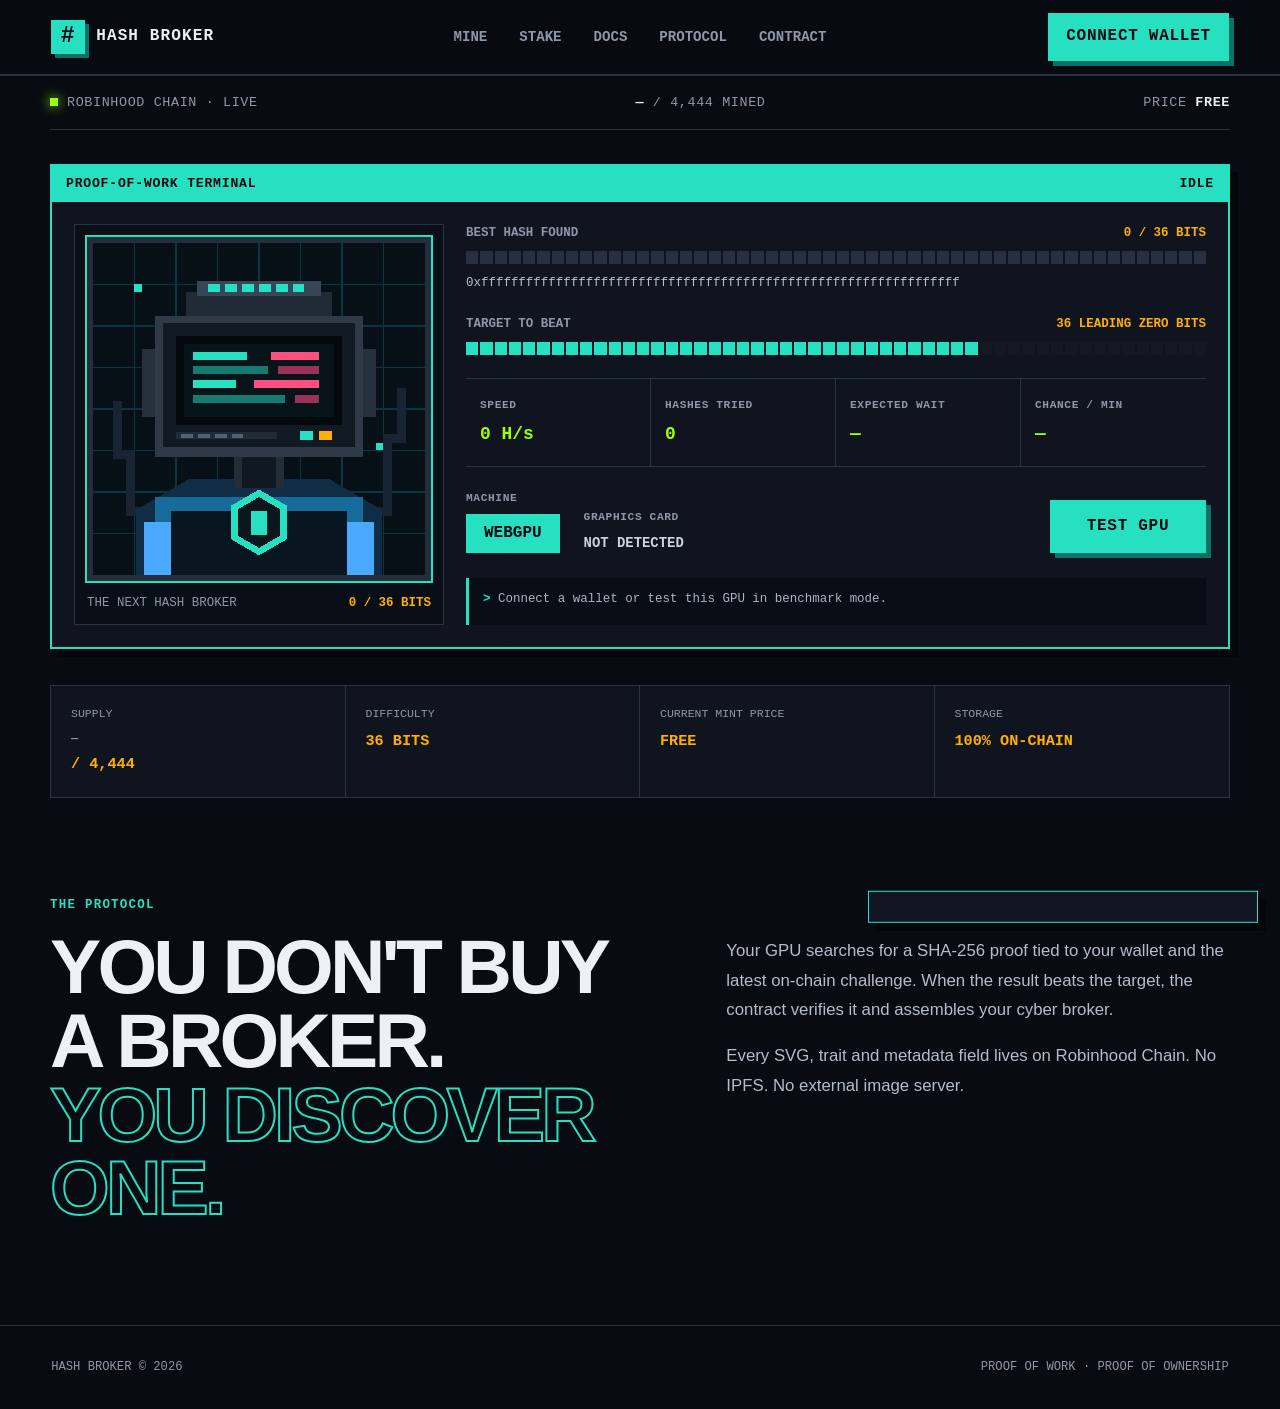
==== commit bcf8b6d9: "Add files via upload" ====
--- a/index.html
+++ b/index.html
@@ -30,7 +30,7 @@
       <section class="ticker" aria-label="Collection status">
         <div><span class="status-dot"></span><span id="networkStatus">ROBINHOOD CHAIN</span></div>
         <div><strong id="mintedTop">0</strong> / 4,444 MINED</div>
-        <div>PRICE <strong>0.004444 ETH</strong></div>
+        <div>PRICE <strong id="mintPriceTop">FREE</strong></div>
       </section>
 
       <section class="miner-shell" id="miner">
@@ -111,7 +111,7 @@
                 <span class="micro-label">GRAPHICS CARD</span>
                 <strong id="gpuName">NOT DETECTED</strong>
               </div>
-              <button class="mine-button" id="mineButton" type="button">START MINING</button>
+              <button class="mine-button" id="mineButton" type="button">TEST GPU</button>
             </div>
 
             <div class="terminal-log" id="terminalLog" aria-live="polite">
@@ -124,7 +124,7 @@
       <section class="stats-strip" aria-label="Mining statistics">
         <div><span>SUPPLY</span><strong><span id="mintedCount">0</span> / 4,444</strong></div>
         <div><span>DIFFICULTY</span><strong id="difficultyStat">36 BITS</strong></div>
-        <div><span>MINT PRICE</span><strong>0.004444 ETH</strong></div>
+        <div><span>CURRENT MINT PRICE</span><strong id="mintPriceStat">FREE</strong></div>
         <div><span>STORAGE</span><strong>100% ON-CHAIN</strong></div>
       </section>
 
@@ -148,6 +148,6 @@
     <div class="toast" id="toast" role="status" aria-live="polite"></div>
     <script src="./config.js"></script>
     <script type="module" src="./wallet-appkit.js"></script>
-    <script type="module" src="./app.js?v=20260912-1"></script>
+    <script type="module" src="./app.js?v=20260912-5"></script>
   </body>
 </html>
--- a/style.css
+++ b/style.css
@@ -248,6 +248,16 @@
 .docs-section summary { cursor: pointer; color: var(--ink); font-weight: 900; }
 .docs-section details p { padding-top: 13px; font-size: .96rem !important; }
 .docs-contract { justify-self: end; text-decoration: none; padding: 12px 18px; font-size: .82rem; }
+.epoch-table-wrap { margin-top: 28px; overflow-x: auto; border: 1px solid var(--line); background: #070b11; }
+.epoch-table { width: 100%; border-collapse: collapse; font-size: .86rem; }
+.epoch-table th,
+.epoch-table td { padding: 13px 16px; border-bottom: 1px solid var(--line); text-align: left; white-space: nowrap; }
+.epoch-table thead th { color: #090b12; background: var(--purple); font-size: .72rem; letter-spacing: .06em; }
+.epoch-table tbody td:first-child { color: var(--muted); }
+.epoch-table tbody td:last-child { color: var(--gold); font-weight: 900; }
+.epoch-table tbody tr:hover { background: rgba(39,224,193,.055); }
+.epoch-table tfoot th,
+.epoch-table tfoot td { border-bottom: 0; color: var(--green); background: rgba(157,255,0,.06); font-weight: 900; }
 
 /* Staking terminal */
 .stake-page {
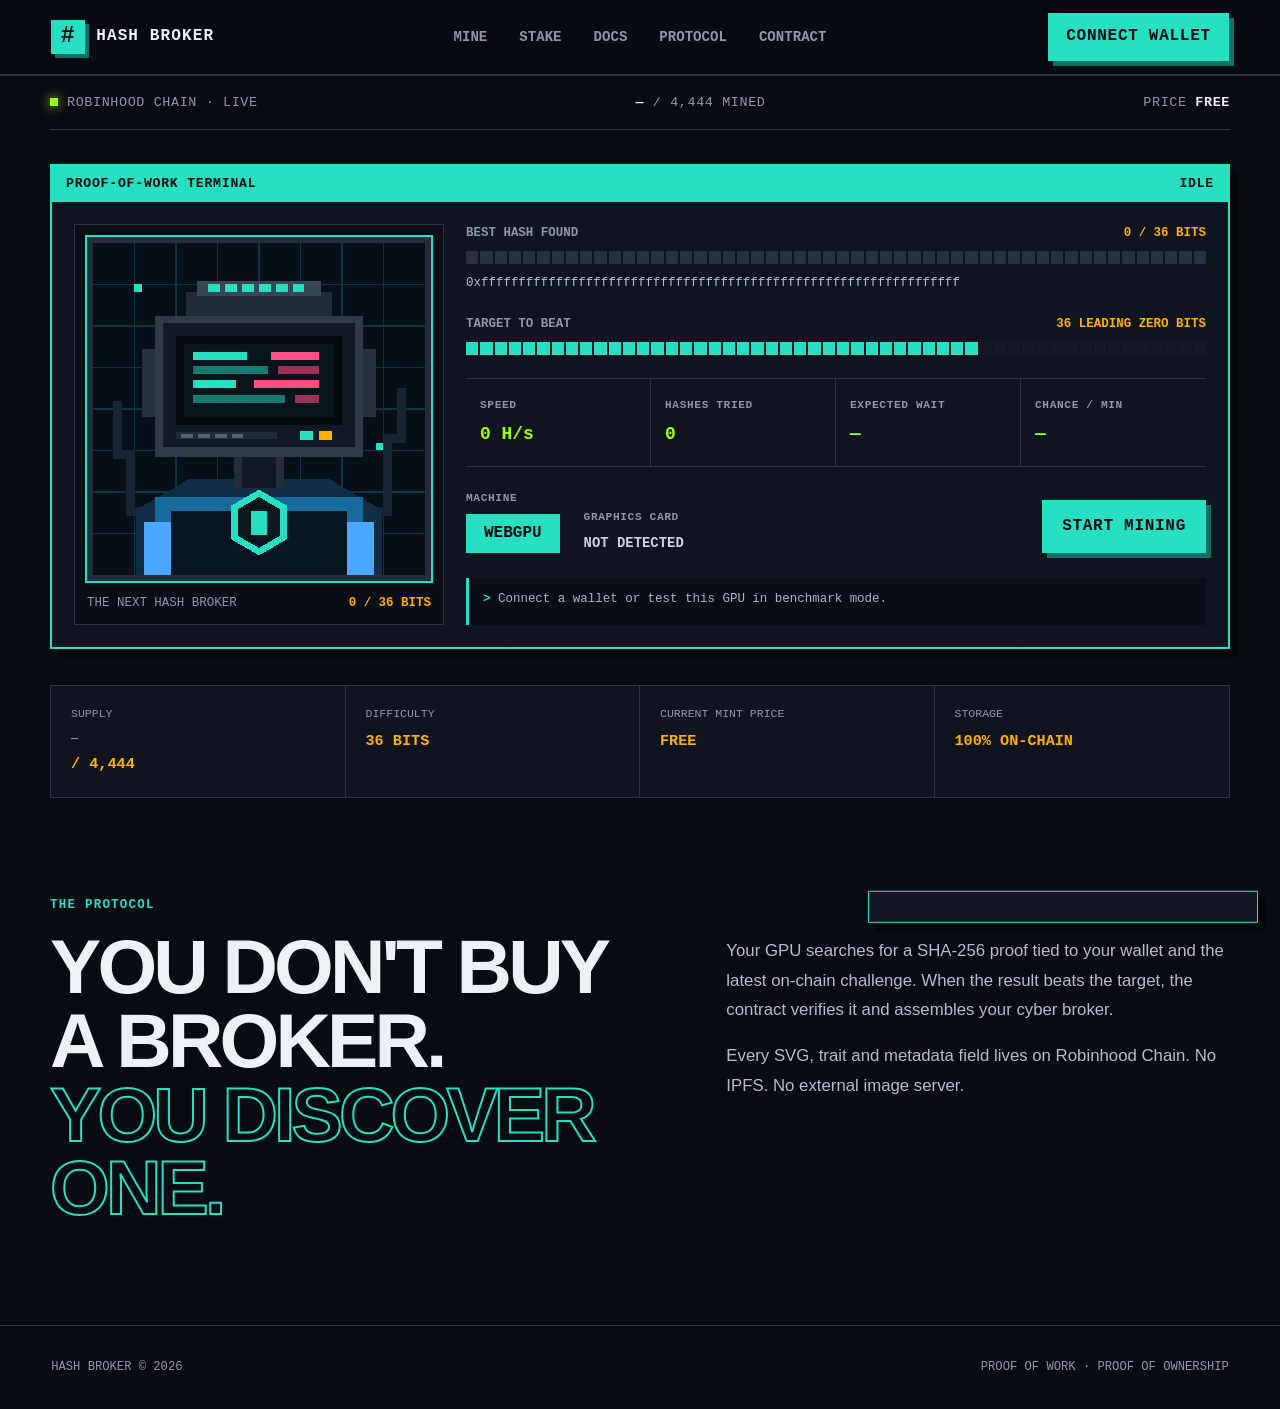
==== commit 1aa4c455: "Update index.html" ====
--- a/index.html
+++ b/index.html
@@ -111,7 +111,7 @@
                 <span class="micro-label">GRAPHICS CARD</span>
                 <strong id="gpuName">NOT DETECTED</strong>
               </div>
-              <button class="mine-button" id="mineButton" type="button">TEST GPU</button>
+              <button class="mine-button" id="mineButton" type="button">START MINING</button>
             </div>
 
             <div class="terminal-log" id="terminalLog" aria-live="polite">
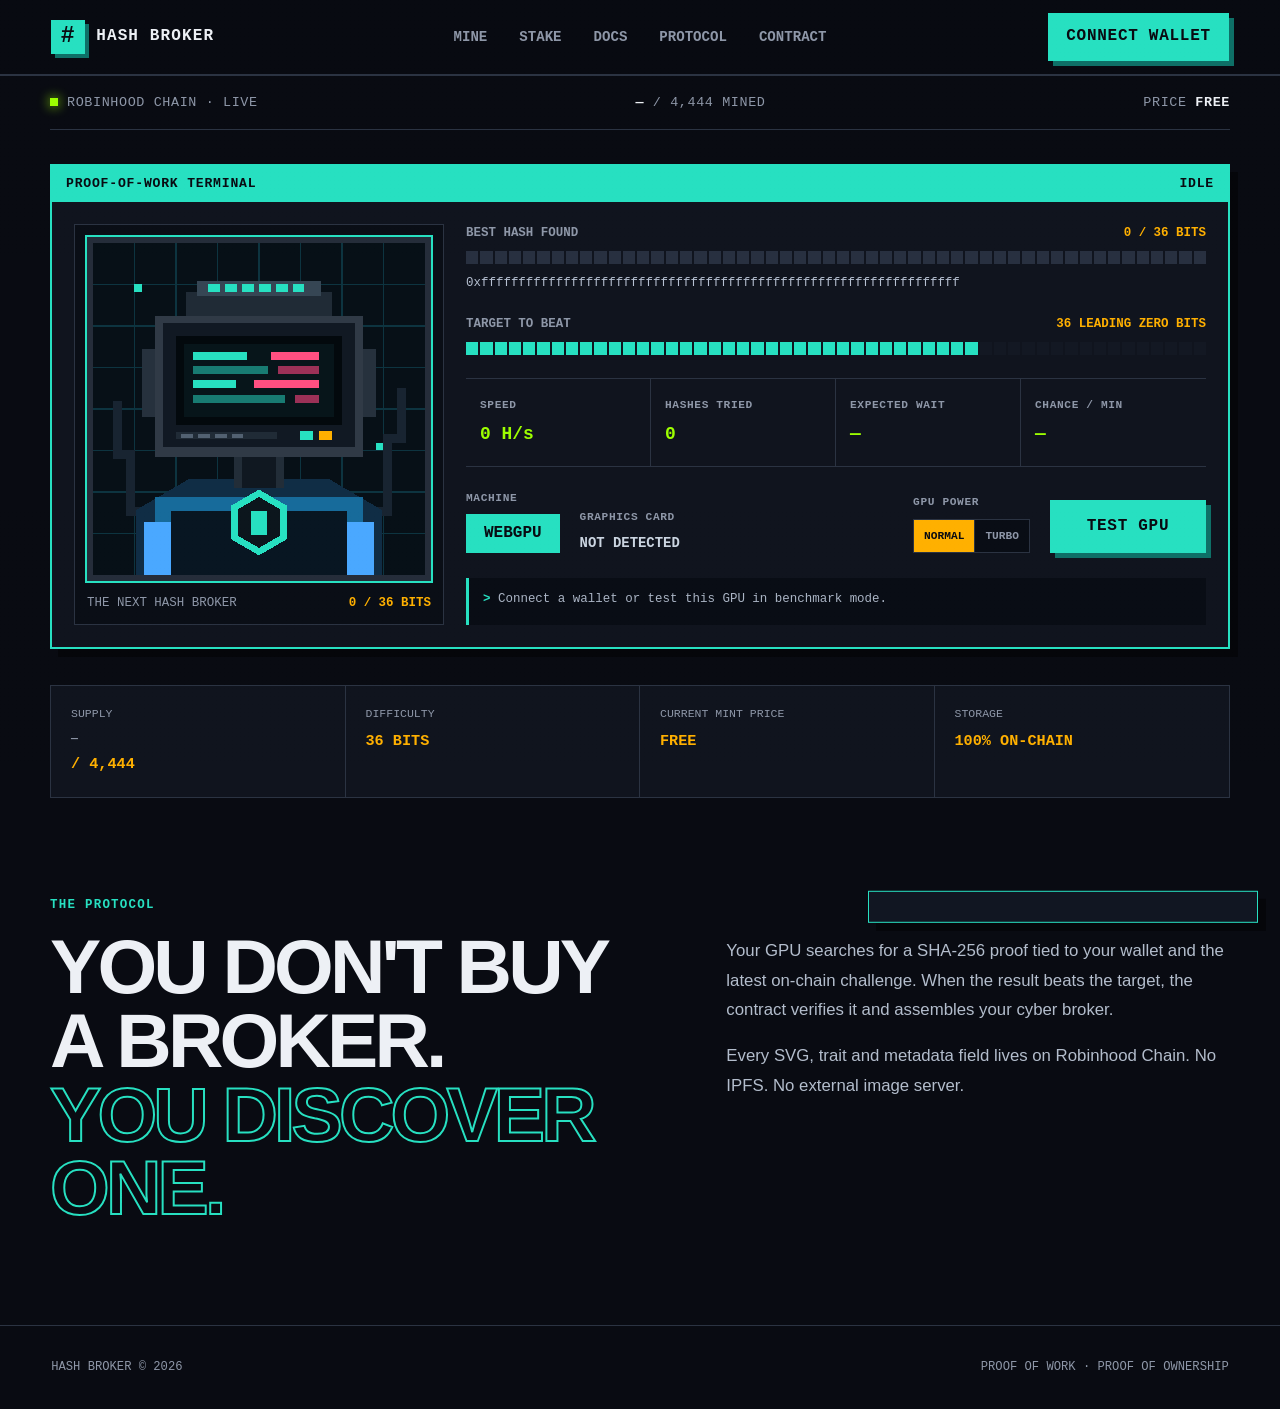
==== commit 2059a900: "Add files via upload" ====
--- a/index.html
+++ b/index.html
@@ -111,7 +111,14 @@
                 <span class="micro-label">GRAPHICS CARD</span>
                 <strong id="gpuName">NOT DETECTED</strong>
               </div>
-              <button class="mine-button" id="mineButton" type="button">START MINING</button>
+              <div class="mode-control">
+                <span class="micro-label">GPU POWER</span>
+                <div class="mode-buttons" role="group" aria-label="GPU mining power">
+                  <button class="mode-button active" id="normalMode" type="button" aria-pressed="true">NORMAL</button>
+                  <button class="mode-button" id="turboMode" type="button" aria-pressed="false">TURBO</button>
+                </div>
+              </div>
+              <button class="mine-button" id="mineButton" type="button">TEST GPU</button>
             </div>
 
             <div class="terminal-log" id="terminalLog" aria-live="polite">
--- a/style.css
+++ b/style.css
@@ -176,9 +176,14 @@
 .metrics span, .micro-label { display: block; margin-bottom: 8px; color: var(--muted); font-size: .7rem; font-weight: 700; letter-spacing: .055em; }
 .metrics strong { display: block; color: var(--green); font-size: clamp(.9rem, 1.6vw, 1.12rem); white-space: nowrap; }
 
-.machine-row { display: grid; grid-template-columns: auto 1fr auto; gap: 24px; align-items: end; }
+.machine-row { display: grid; grid-template-columns: auto minmax(130px, 1fr) auto auto; gap: 20px; align-items: end; }
 .gpu-pill { display: inline-block; padding: 8px 18px; background: var(--purple); color: #090b12; }
 .gpu-name strong { display: block; max-width: 260px; overflow: hidden; white-space: nowrap; text-overflow: ellipsis; color: #cbd5e1; font-size: .87rem; }
+.mode-buttons { display: flex; border: 1px solid var(--line); background: #090d15; }
+.mode-button { border: 0; padding: 8px 10px; cursor: pointer; background: transparent; color: var(--muted); font-size: .7rem; font-weight: 900; }
+.mode-button + .mode-button { border-left: 1px solid var(--line); }
+.mode-button.active { background: var(--gold); color: #090b12; }
+.mode-button:focus-visible { outline: 2px solid var(--purple); outline-offset: 2px; }
 .mine-button { min-width: 156px; padding: 15px 20px; }
 .mine-button.stop { color: white; background: #9f2938; box-shadow: 5px 5px 0 #551720; }
 
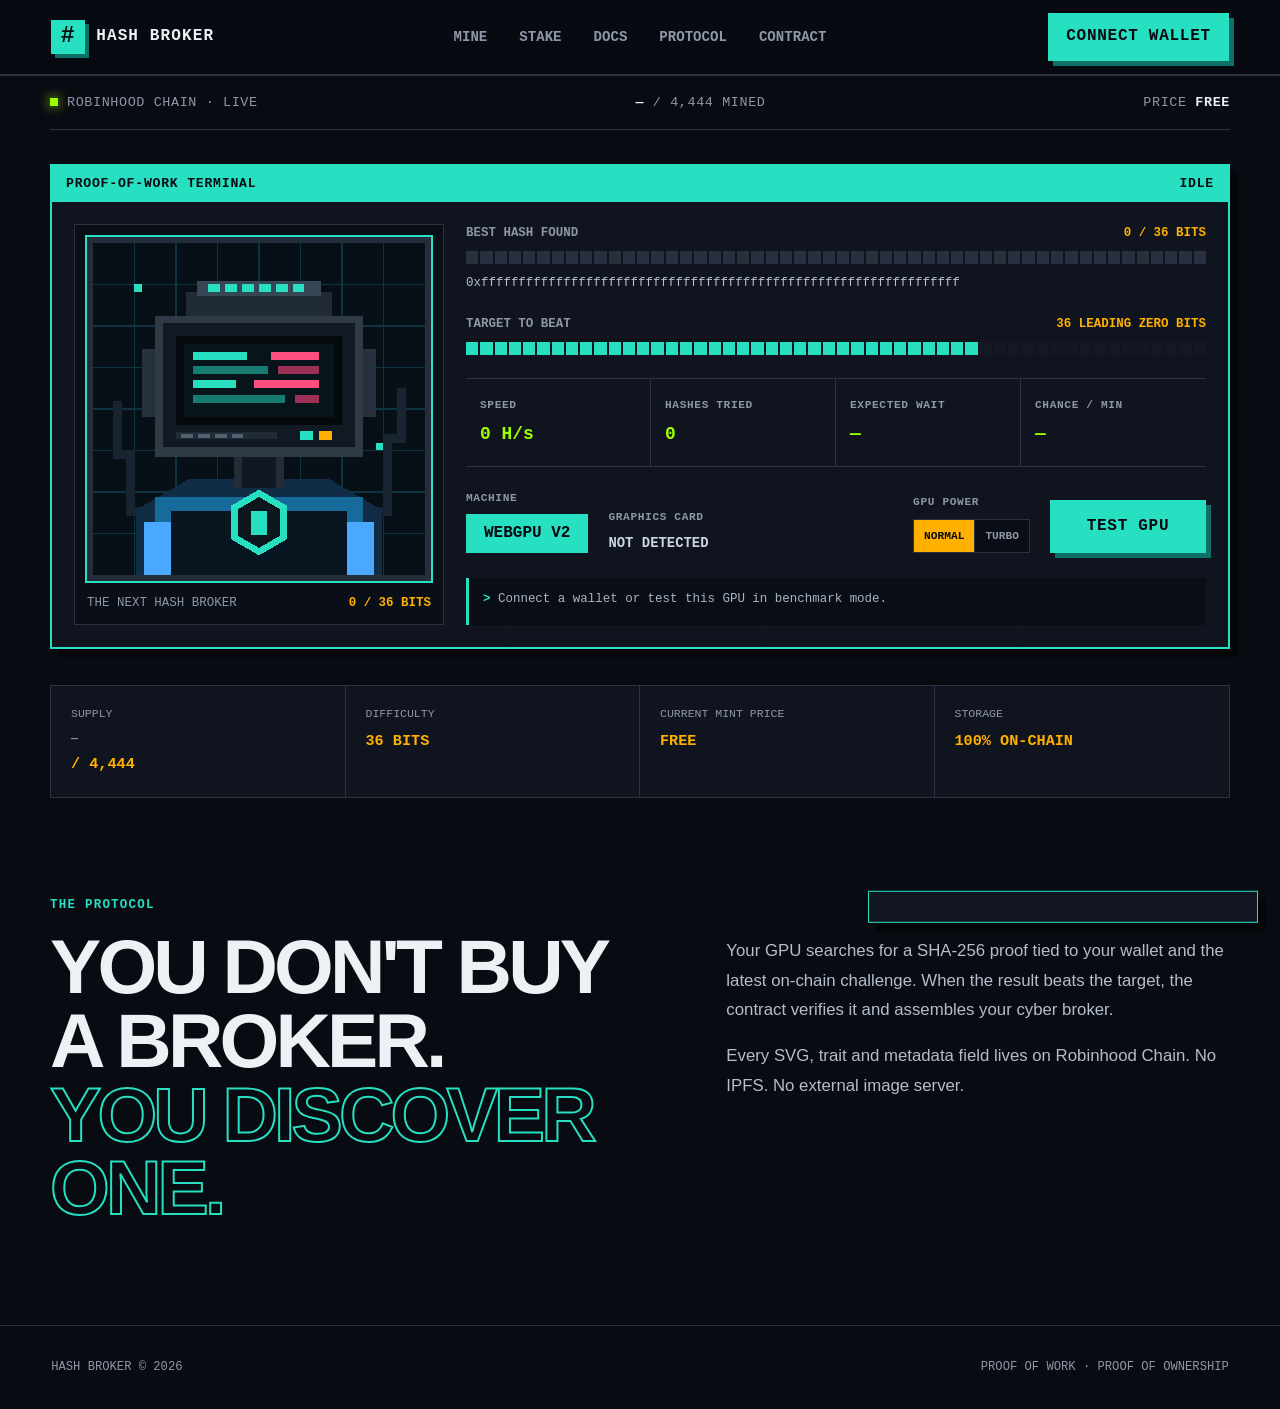
==== commit 36e7b7ee: "Add files via upload" ====
--- a/index.html
+++ b/index.html
@@ -105,7 +105,7 @@
             <div class="machine-row">
               <div>
                 <span class="micro-label">MACHINE</span>
-                <strong class="gpu-pill">WEBGPU</strong>
+                <strong class="gpu-pill">WEBGPU V2</strong>
               </div>
               <div class="gpu-name">
                 <span class="micro-label">GRAPHICS CARD</span>
@@ -155,6 +155,6 @@
     <div class="toast" id="toast" role="status" aria-live="polite"></div>
     <script src="./config.js"></script>
     <script type="module" src="./wallet-appkit.js"></script>
-    <script type="module" src="./app.js?v=20260912-5"></script>
+    <script type="module" src="./app.js?v=20260912-6"></script>
   </body>
 </html>
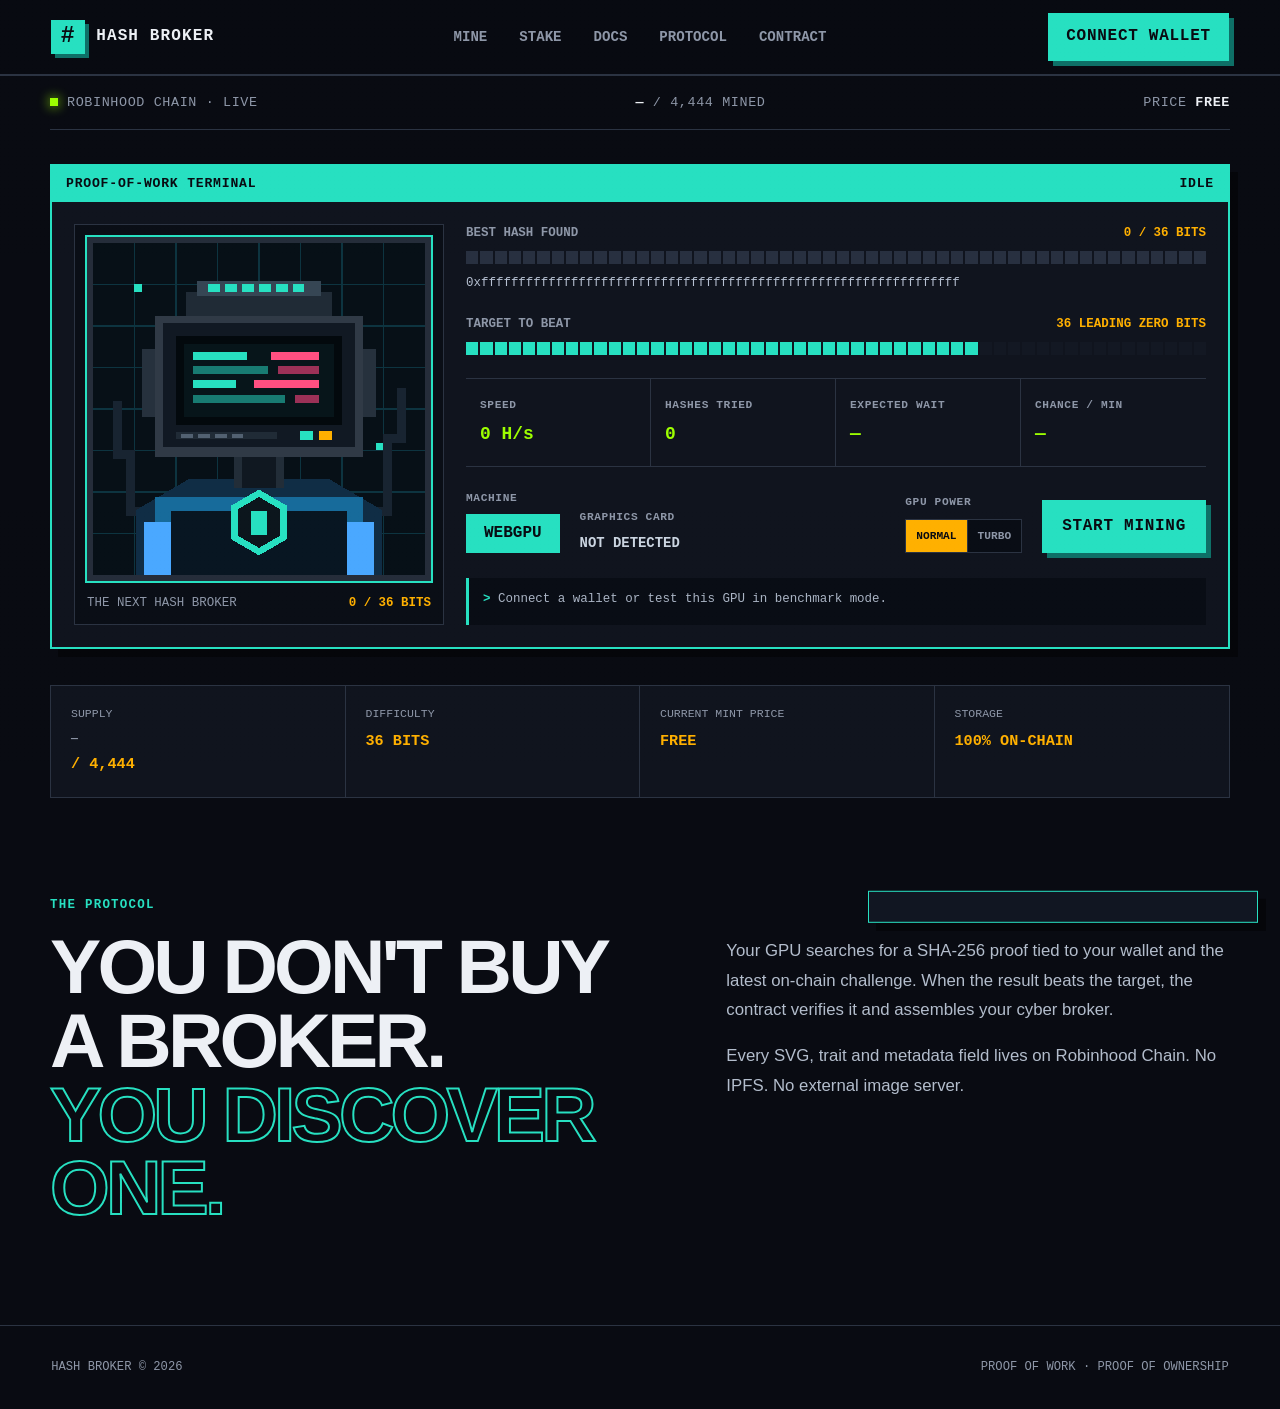
==== commit dc8708a9: "Update index.html" ====
--- a/index.html
+++ b/index.html
@@ -105,7 +105,7 @@
             <div class="machine-row">
               <div>
                 <span class="micro-label">MACHINE</span>
-                <strong class="gpu-pill">WEBGPU V2</strong>
+                <strong class="gpu-pill">WEBGPU</strong>
               </div>
               <div class="gpu-name">
                 <span class="micro-label">GRAPHICS CARD</span>
@@ -118,7 +118,7 @@
                   <button class="mode-button" id="turboMode" type="button" aria-pressed="false">TURBO</button>
                 </div>
               </div>
-              <button class="mine-button" id="mineButton" type="button">TEST GPU</button>
+              <button class="mine-button" id="mineButton" type="button">START MINING</button>
             </div>
 
             <div class="terminal-log" id="terminalLog" aria-live="polite">
